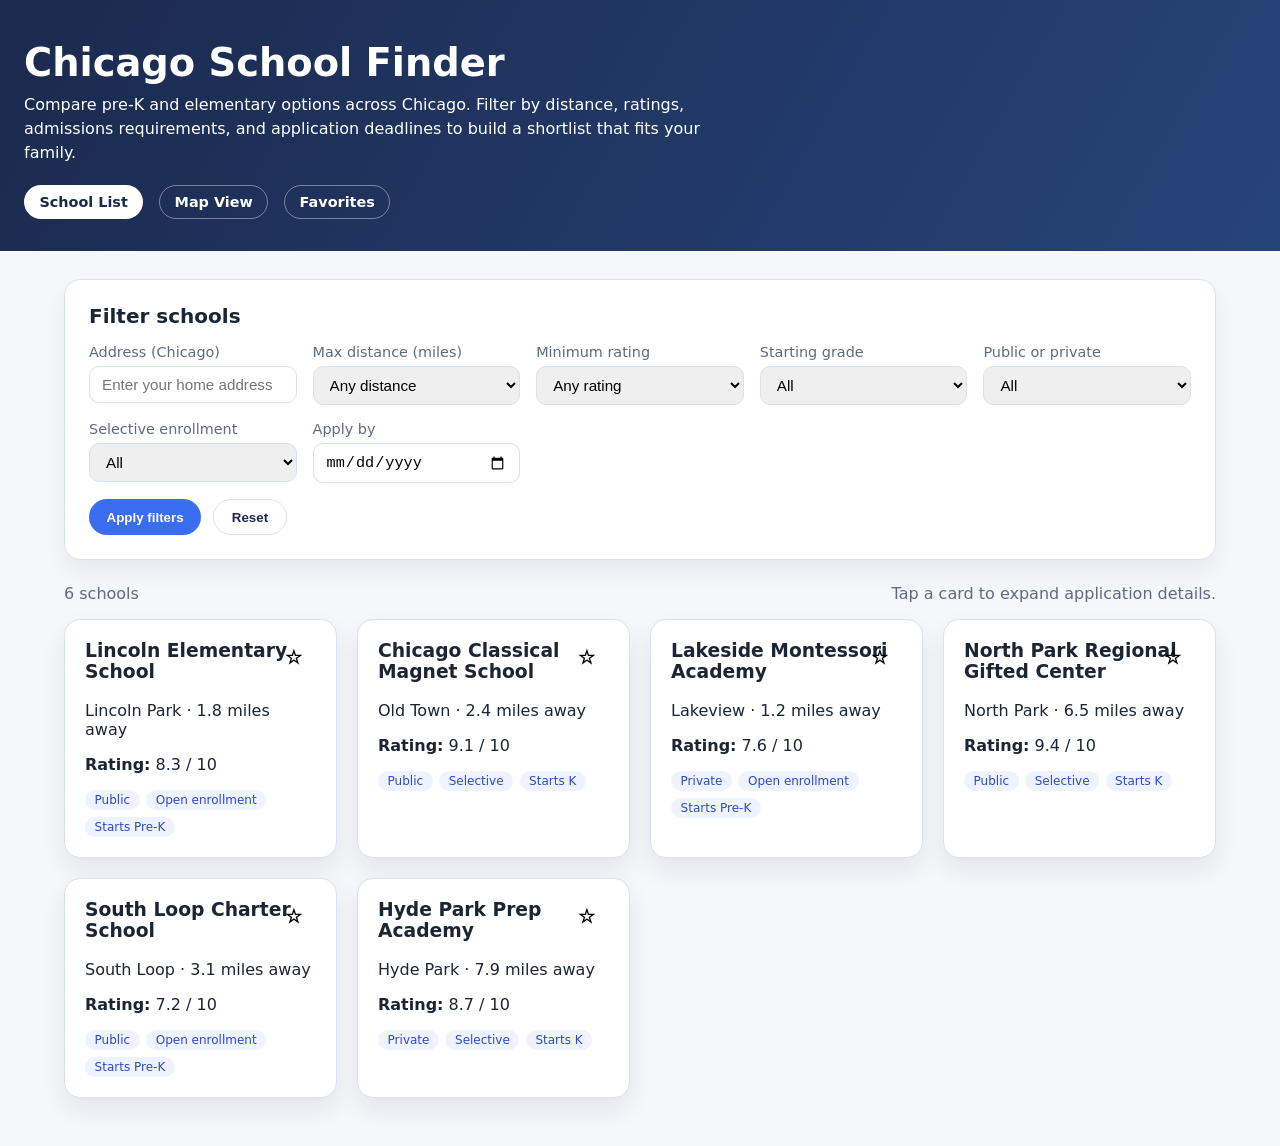
==== index.html @ c8cebf68 "Add Chicago school finder web app" ====
<!DOCTYPE html>
<html lang="en">
  <head>
    <meta charset="UTF-8" />
    <meta name="viewport" content="width=device-width, initial-scale=1.0" />
    <title>Chicago School Finder</title>
    <link rel="stylesheet" href="styles.css" />
  </head>
  <body>
    <header>
      <h1>Chicago School Finder</h1>
      <p>
        Compare pre-K and elementary options across Chicago. Filter by distance, ratings,
        admissions requirements, and application deadlines to build a shortlist that fits
        your family.
      </p>
      <nav>
        <a class="active" href="index.html">School List</a>
        <a href="map.html">Map View</a>
        <a href="favorites.html">Favorites</a>
      </nav>
    </header>

    <main>
      <section class="filters">
        <h2>Filter schools</h2>
        <form id="filter-form">
          <div class="filter-grid">
            <label>
              Address (Chicago)
              <input
                type="text"
                name="address"
                placeholder="Enter your home address"
              />
            </label>
            <label>
              Max distance (miles)
              <select name="distance">
                <option value="">Any distance</option>
                <option value="2">2 miles</option>
                <option value="5">5 miles</option>
                <option value="8">8 miles</option>
                <option value="10">10 miles</option>
              </select>
            </label>
            <label>
              Minimum rating
              <select name="rating">
                <option value="">Any rating</option>
                <option value="7">7+</option>
                <option value="8">8+</option>
                <option value="9">9+</option>
              </select>
            </label>
            <label>
              Starting grade
              <select name="startGrade">
                <option value="">All</option>
                <option value="preK">Pre-K (age 4)</option>
                <option value="kPlus">Elementary (age 5+)</option>
              </select>
            </label>
            <label>
              Public or private
              <select name="publicType">
                <option value="">All</option>
                <option value="Public">Public</option>
                <option value="Private">Private</option>
              </select>
            </label>
            <label>
              Selective enrollment
              <select name="selective">
                <option value="">All</option>
                <option value="true">Selective</option>
                <option value="false">Open enrollment</option>
              </select>
            </label>
            <label>
              Apply by
              <input type="date" name="deadline" />
            </label>
          </div>
          <div class="filter-actions">
            <button class="primary" type="submit">Apply filters</button>
            <button class="ghost" type="button" id="reset-button">Reset</button>
          </div>
        </form>
      </section>

      <div class="results-meta">
        <span id="results-count">0 schools</span>
        <span>Tap a card to expand application details.</span>
      </div>

      <section id="cards" class="card-grid" aria-live="polite"></section>
    </main>

    <script type="module" src="app.js"></script>
  </body>
</html>
---- styles.css ----
:root {
  color-scheme: light;
  font-family: "Inter", "Segoe UI", system-ui, -apple-system, sans-serif;
  --navy: #1b2a4e;
  --blue: #3a6df0;
  --light: #f5f7fb;
  --card: #ffffff;
  --text: #1c2533;
  --muted: #5d6b82;
  --border: #d9e1f2;
  --accent: #ffb44a;
}

* {
  box-sizing: border-box;
}

body {
  margin: 0;
  background: var(--light);
  color: var(--text);
}

header {
  background: linear-gradient(120deg, #1b2a4e, #27447a);
  color: #fff;
  padding: 2.5rem 1.5rem 2rem;
}

header h1 {
  margin: 0 0 0.5rem;
  font-size: clamp(2rem, 3vw, 2.75rem);
}

header p {
  margin: 0;
  max-width: 720px;
  line-height: 1.5;
}

nav {
  margin-top: 1.25rem;
  display: flex;
  gap: 1rem;
  flex-wrap: wrap;
}

nav a {
  color: #fff;
  text-decoration: none;
  border: 1px solid rgba(255, 255, 255, 0.4);
  padding: 0.5rem 0.9rem;
  border-radius: 999px;
  font-weight: 600;
  font-size: 0.9rem;
}

nav a.active {
  background: #fff;
  color: var(--navy);
}

main {
  padding: 1.75rem 1.5rem 3rem;
  max-width: 1200px;
  margin: 0 auto;
}

.filters {
  background: var(--card);
  border-radius: 16px;
  padding: 1.5rem;
  border: 1px solid var(--border);
  box-shadow: 0 12px 24px rgba(15, 23, 42, 0.06);
}

.filters h2 {
  margin: 0 0 1rem;
  font-size: 1.25rem;
}

.filter-grid {
  display: grid;
  gap: 1rem;
  grid-template-columns: repeat(auto-fit, minmax(200px, 1fr));
}

label {
  display: flex;
  flex-direction: column;
  gap: 0.4rem;
  font-size: 0.9rem;
  color: var(--muted);
}

input,
select {
  padding: 0.55rem 0.75rem;
  border-radius: 10px;
  border: 1px solid var(--border);
  font-size: 0.95rem;
}

.filter-actions {
  margin-top: 1rem;
  display: flex;
  gap: 0.75rem;
  flex-wrap: wrap;
}

button {
  border-radius: 999px;
  border: none;
  padding: 0.6rem 1.1rem;
  font-weight: 600;
  cursor: pointer;
}

button.primary {
  background: var(--blue);
  color: #fff;
}

button.ghost {
  background: #fff;
  color: var(--navy);
  border: 1px solid var(--border);
}

.results-meta {
  margin: 1.5rem 0 1rem;
  display: flex;
  justify-content: space-between;
  flex-wrap: wrap;
  gap: 0.75rem;
  color: var(--muted);
}

.card-grid {
  display: grid;
  grid-template-columns: repeat(auto-fit, minmax(260px, 1fr));
  gap: 1.25rem;
}

.school-card {
  background: var(--card);
  border-radius: 16px;
  padding: 1.25rem;
  border: 1px solid var(--border);
  box-shadow: 0 12px 24px rgba(15, 23, 42, 0.08);
  cursor: pointer;
  position: relative;
  transition: transform 0.2s ease, box-shadow 0.2s ease;
}

.school-card:hover {
  transform: translateY(-3px);
  box-shadow: 0 14px 28px rgba(15, 23, 42, 0.12);
}

.school-card h3 {
  margin-top: 0;
}

.tags {
  display: flex;
  flex-wrap: wrap;
  gap: 0.4rem;
  margin-top: 0.75rem;
}

.tag {
  background: #eef3ff;
  color: #2b4acb;
  padding: 0.2rem 0.6rem;
  border-radius: 999px;
  font-size: 0.75rem;
}

.card-details {
  margin-top: 1rem;
  display: none;
  border-top: 1px solid var(--border);
  padding-top: 1rem;
}

.school-card.expanded .card-details {
  display: block;
}

.detail-grid {
  display: grid;
  gap: 0.75rem;
  grid-template-columns: repeat(auto-fit, minmax(200px, 1fr));
}

.detail-block {
  background: #f7f9ff;
  padding: 0.75rem;
  border-radius: 12px;
  font-size: 0.88rem;
}

.favorite {
  position: absolute;
  top: 1rem;
  right: 1rem;
  font-size: 1.2rem;
  border: none;
  background: transparent;
  cursor: pointer;
}

.favorite.active {
  color: var(--accent);
}

.map-layout {
  display: grid;
  grid-template-columns: minmax(260px, 1fr) 2fr;
  gap: 1.5rem;
}

.map-panel {
  background: var(--card);
  border-radius: 16px;
  border: 1px solid var(--border);
  padding: 1.5rem;
  min-height: 420px;
  display: flex;
  flex-direction: column;
  gap: 1rem;
}

.map-canvas {
  flex: 1;
  background: linear-gradient(135deg, #e2e9ff, #f7f9ff);
  border-radius: 16px;
  position: relative;
  overflow: hidden;
}

.map-marker {
  position: absolute;
  width: 12px;
  height: 12px;
  border-radius: 999px;
  background: var(--blue);
  box-shadow: 0 0 0 6px rgba(58, 109, 240, 0.2);
}

.map-marker span {
  position: absolute;
  top: 14px;
  left: -40px;
  width: 100px;
  font-size: 0.7rem;
  color: var(--navy);
}

.empty-state {
  background: #fff4e6;
  padding: 1.25rem;
  border-radius: 12px;
  border: 1px solid #ffd9a0;
  color: #7a4a00;
}

@media (max-width: 900px) {
  .map-layout {
    grid-template-columns: 1fr;
  }
}
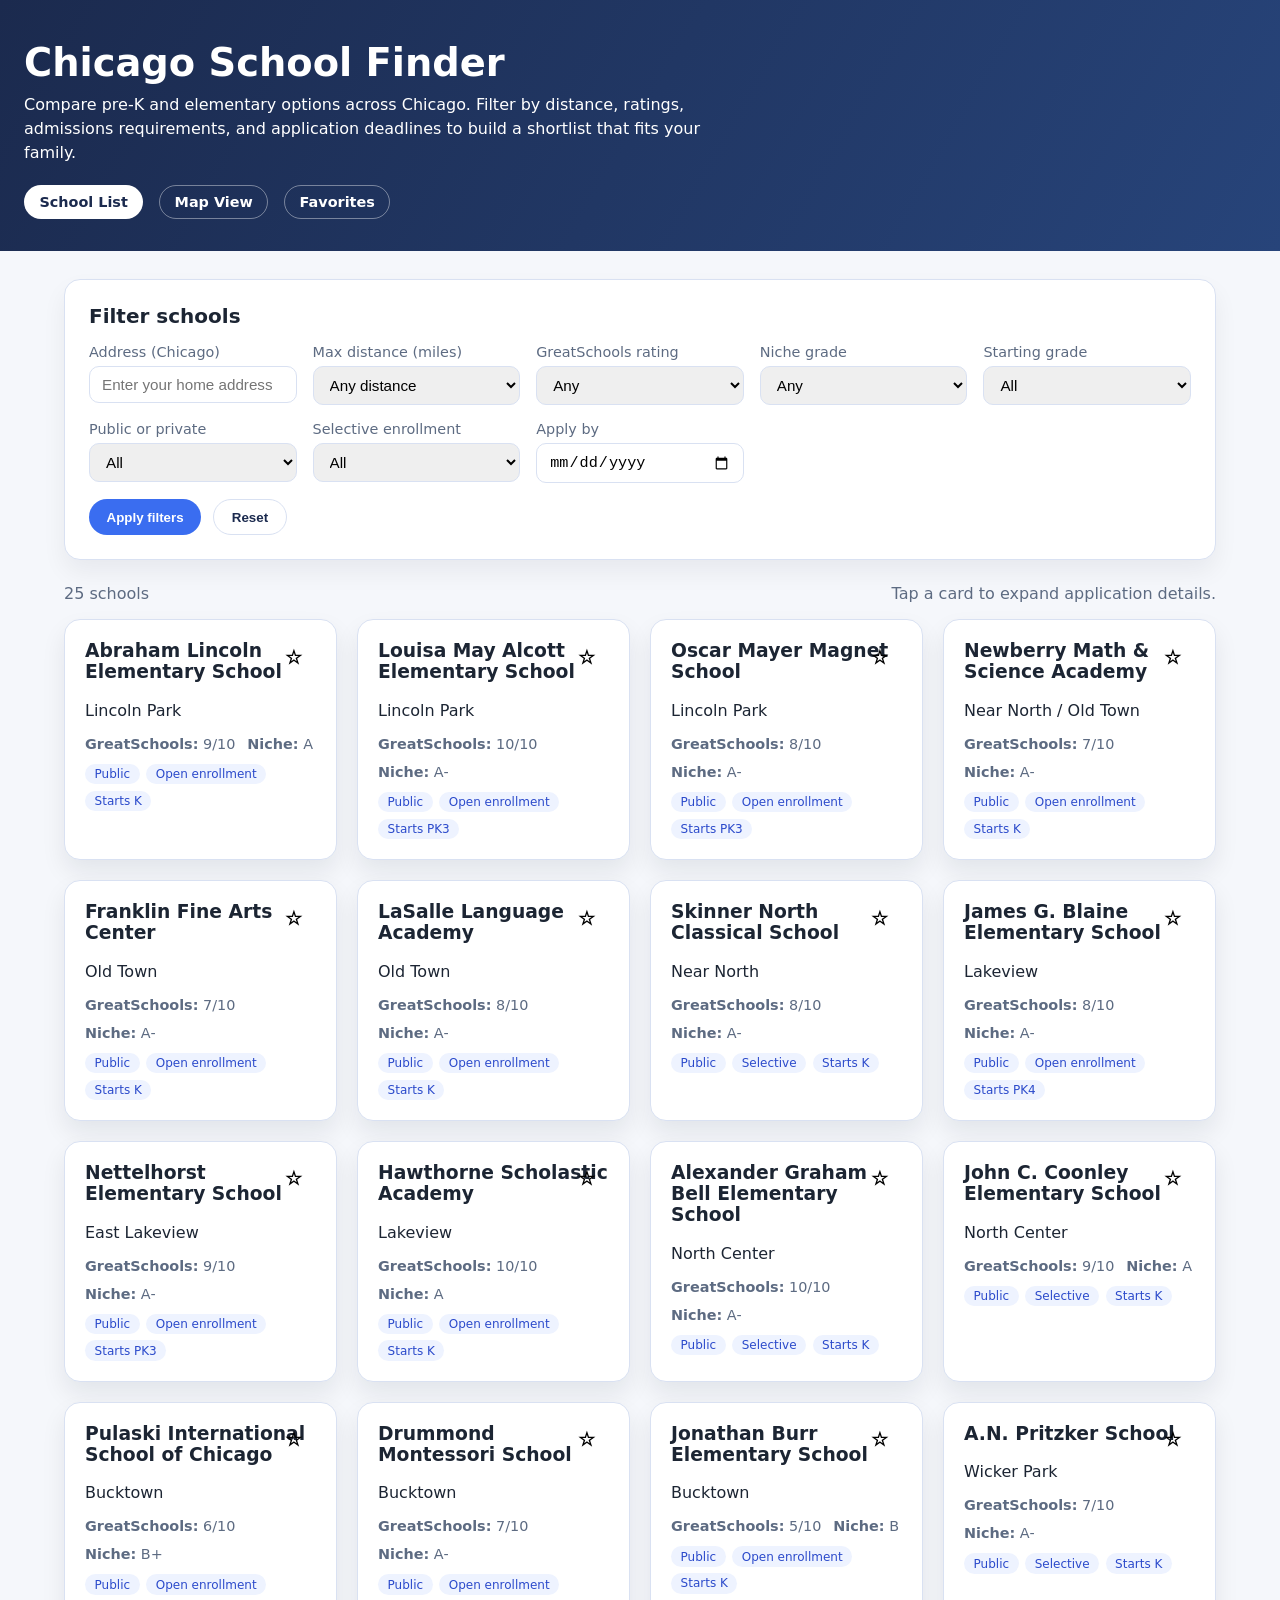
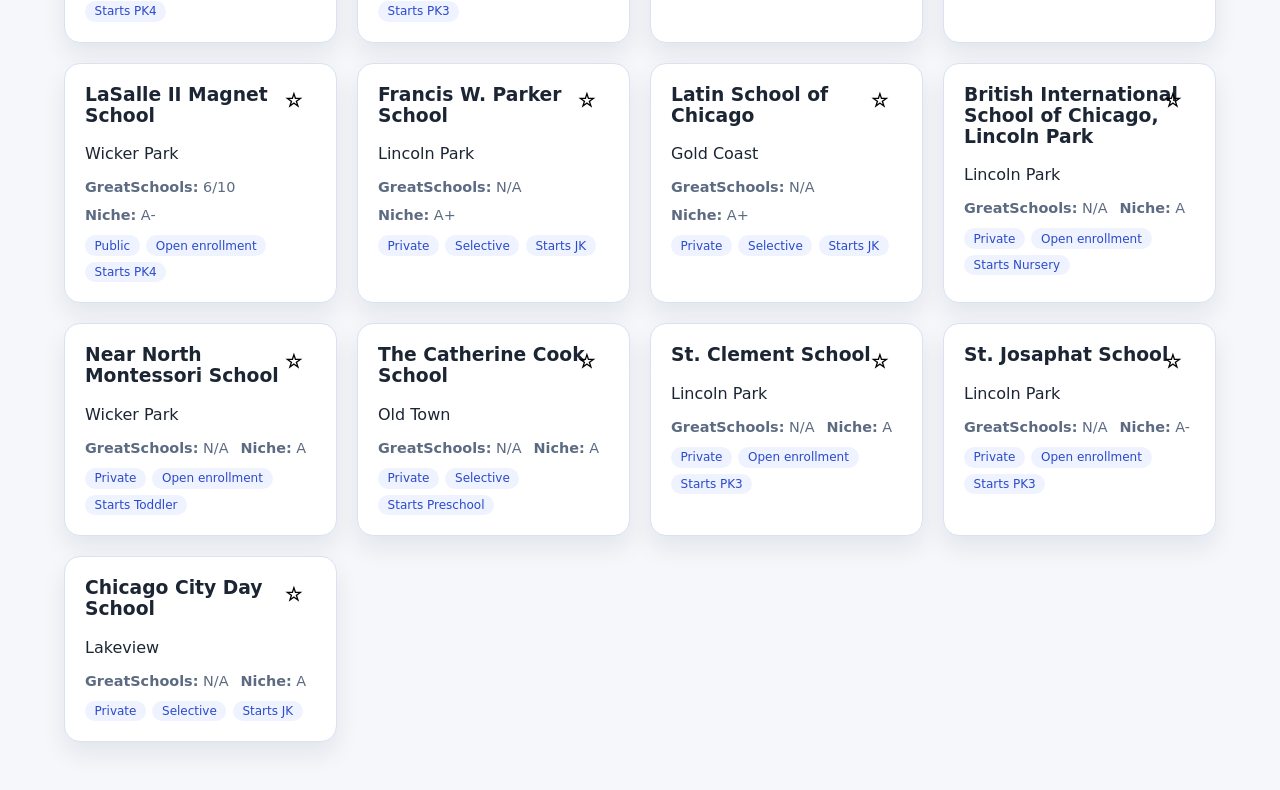
==== commit 2699b00e: "Add real school data and Leaflet map" ====
--- a/index.html
+++ b/index.html
@@ -45,12 +45,28 @@
               </select>
             </label>
             <label>
-              Minimum rating
-              <select name="rating">
-                <option value="">Any rating</option>
+              GreatSchools rating
+              <select name="greatSchoolsRating">
+                <option value="">Any</option>
+                <option value="6">6+</option>
                 <option value="7">7+</option>
                 <option value="8">8+</option>
                 <option value="9">9+</option>
+              </select>
+            </label>
+            <label>
+              Niche grade
+              <select name="nicheRating">
+                <option value="">Any</option>
+                <option value="A+">A+</option>
+                <option value="A">A</option>
+                <option value="A-">A-</option>
+                <option value="B+">B+</option>
+                <option value="B">B</option>
+                <option value="B-">B-</option>
+                <option value="C+">C+</option>
+                <option value="C">C</option>
+                <option value="C-">C-</option>
               </select>
             </label>
             <label>
--- a/styles.css
+++ b/styles.css
@@ -188,6 +188,14 @@
   display: block;
 }
 
+.rating-row {
+  display: flex;
+  flex-wrap: wrap;
+  gap: 0.75rem;
+  font-size: 0.9rem;
+  color: var(--muted);
+}
+
 .detail-grid {
   display: grid;
   gap: 0.75rem;
@@ -234,28 +242,10 @@
 
 .map-canvas {
   flex: 1;
-  background: linear-gradient(135deg, #e2e9ff, #f7f9ff);
   border-radius: 16px;
   position: relative;
   overflow: hidden;
-}
-
-.map-marker {
-  position: absolute;
-  width: 12px;
-  height: 12px;
-  border-radius: 999px;
-  background: var(--blue);
-  box-shadow: 0 0 0 6px rgba(58, 109, 240, 0.2);
-}
-
-.map-marker span {
-  position: absolute;
-  top: 14px;
-  left: -40px;
-  width: 100px;
-  font-size: 0.7rem;
-  color: var(--navy);
+  min-height: 360px;
 }
 
 .empty-state {
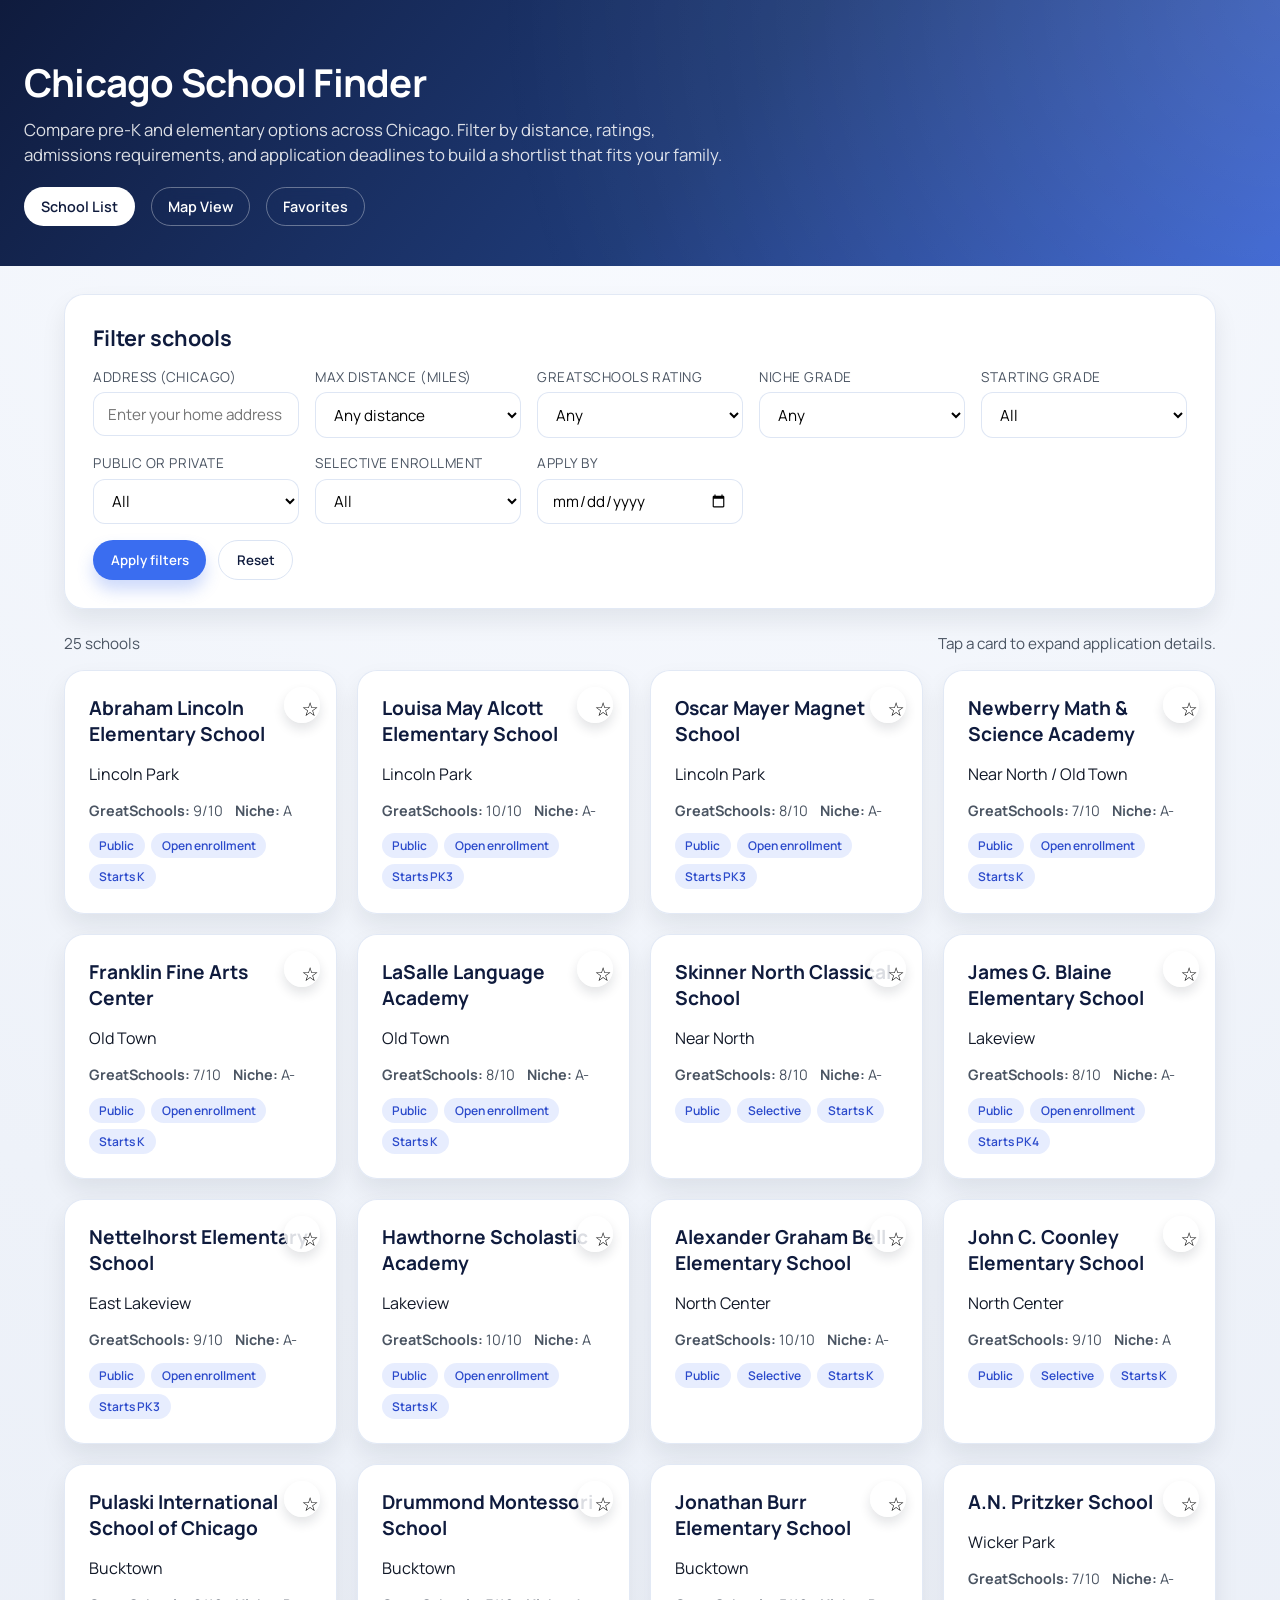
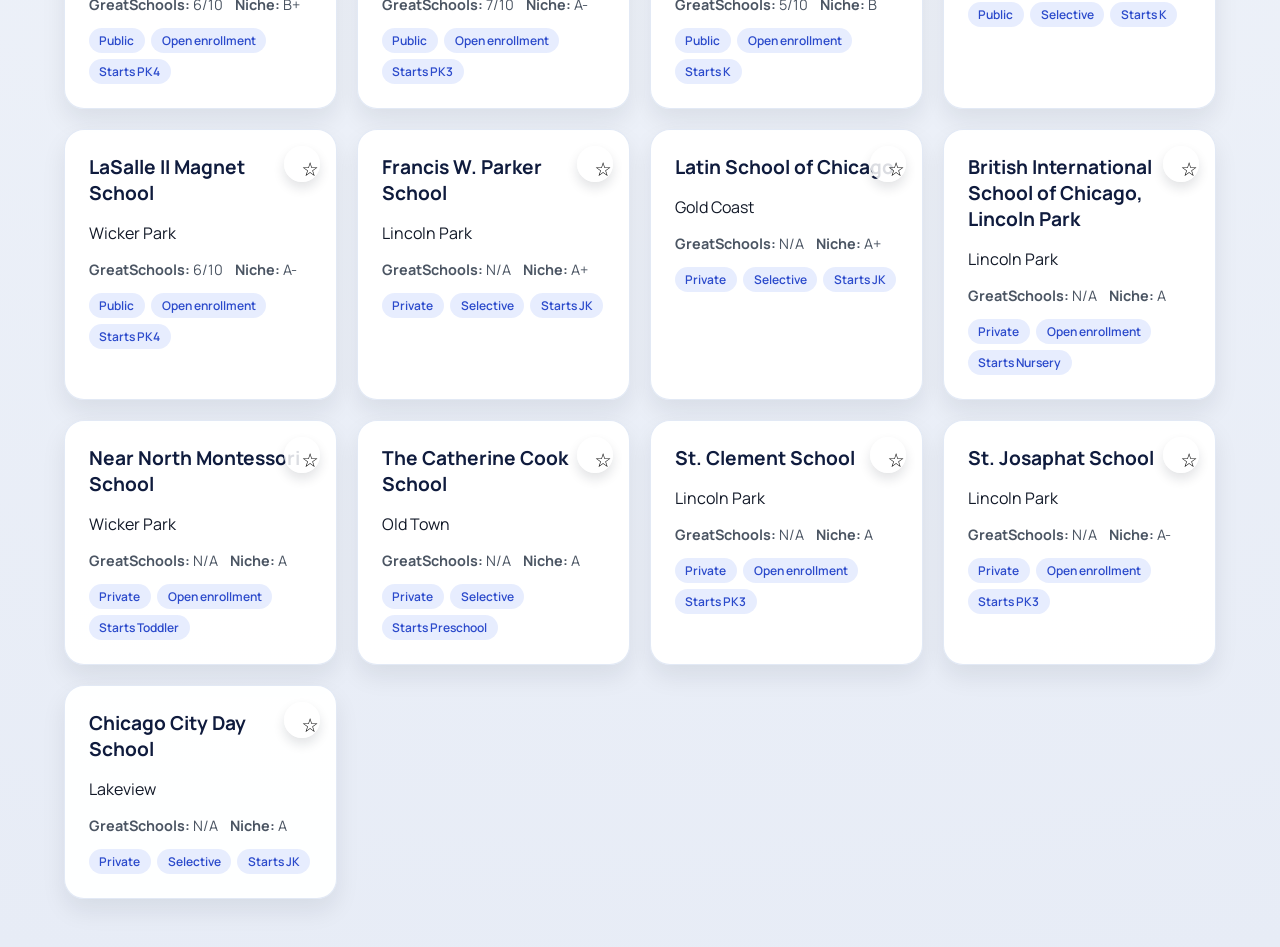
==== commit f9c3c627: "Refresh UI styling" ====
--- a/index.html
+++ b/index.html
@@ -4,6 +4,12 @@
     <meta charset="UTF-8" />
     <meta name="viewport" content="width=device-width, initial-scale=1.0" />
     <title>Chicago School Finder</title>
+    <link rel="preconnect" href="https://fonts.googleapis.com" />
+    <link rel="preconnect" href="https://fonts.gstatic.com" crossorigin />
+    <link
+      href="https://fonts.googleapis.com/css2?family=Manrope:wght@400;500;600;700&display=swap"
+      rel="stylesheet"
+    />
     <link rel="stylesheet" href="styles.css" />
   </head>
   <body>
--- a/styles.css
+++ b/styles.css
@@ -1,14 +1,16 @@
 :root {
   color-scheme: light;
-  font-family: "Inter", "Segoe UI", system-ui, -apple-system, sans-serif;
-  --navy: #1b2a4e;
+  font-family: "Manrope", "Inter", "Segoe UI", system-ui, -apple-system, sans-serif;
+  --navy: #0f1b3d;
   --blue: #3a6df0;
   --light: #f5f7fb;
   --card: #ffffff;
-  --text: #1c2533;
-  --muted: #5d6b82;
-  --border: #d9e1f2;
+  --text: #111827;
+  --muted: #4b5563;
+  --border: #dbe4f3;
   --accent: #ffb44a;
+  --shadow: 0 24px 48px rgba(15, 23, 42, 0.12);
+  --soft-shadow: 0 12px 24px rgba(15, 23, 42, 0.08);
 }
 
 * {
@@ -17,25 +19,39 @@
 
 body {
   margin: 0;
-  background: var(--light);
+  background: radial-gradient(circle at top, #f9fbff 0%, #eef2f9 50%, #e7ecf6 100%);
   color: var(--text);
 }
 
 header {
-  background: linear-gradient(120deg, #1b2a4e, #27447a);
+  background: linear-gradient(130deg, #0f1b3d 0%, #1f3b78 55%, #345fd1 100%);
   color: #fff;
-  padding: 2.5rem 1.5rem 2rem;
+  padding: 3.5rem 1.5rem 2.5rem;
+  position: relative;
+  overflow: hidden;
+}
+
+header::after {
+  content: "";
+  position: absolute;
+  inset: 0;
+  background: radial-gradient(circle at top right, rgba(255, 255, 255, 0.18), transparent 60%);
+  opacity: 0.7;
+  pointer-events: none;
 }
 
 header h1 {
   margin: 0 0 0.5rem;
   font-size: clamp(2rem, 3vw, 2.75rem);
+  letter-spacing: -0.02em;
 }
 
 header p {
   margin: 0;
   max-width: 720px;
   line-height: 1.5;
+  font-size: 1.05rem;
+  color: rgba(255, 255, 255, 0.85);
 }
 
 nav {
@@ -48,11 +64,18 @@
 nav a {
   color: #fff;
   text-decoration: none;
-  border: 1px solid rgba(255, 255, 255, 0.4);
-  padding: 0.5rem 0.9rem;
+  border: 1px solid rgba(255, 255, 255, 0.35);
+  padding: 0.55rem 1rem;
   border-radius: 999px;
   font-weight: 600;
   font-size: 0.9rem;
+  backdrop-filter: blur(10px);
+  transition: all 0.2s ease;
+}
+
+nav a:hover {
+  border-color: rgba(255, 255, 255, 0.8);
+  transform: translateY(-1px);
 }
 
 nav a.active {
@@ -67,16 +90,18 @@
 }
 
 .filters {
-  background: var(--card);
-  border-radius: 16px;
-  padding: 1.5rem;
-  border: 1px solid var(--border);
-  box-shadow: 0 12px 24px rgba(15, 23, 42, 0.06);
+  background: rgba(255, 255, 255, 0.95);
+  border-radius: 20px;
+  padding: 1.75rem;
+  border: 1px solid rgba(219, 228, 243, 0.8);
+  box-shadow: var(--soft-shadow);
+  backdrop-filter: blur(8px);
 }
 
 .filters h2 {
   margin: 0 0 1rem;
-  font-size: 1.25rem;
+  font-size: 1.35rem;
+  color: var(--navy);
 }
 
 .filter-grid {
@@ -89,16 +114,28 @@
   display: flex;
   flex-direction: column;
   gap: 0.4rem;
-  font-size: 0.9rem;
+  font-size: 0.85rem;
   color: var(--muted);
+  text-transform: uppercase;
+  letter-spacing: 0.04em;
 }
 
 input,
 select {
-  padding: 0.55rem 0.75rem;
-  border-radius: 10px;
-  border: 1px solid var(--border);
+  padding: 0.65rem 0.85rem;
+  border-radius: 12px;
+  border: 1px solid rgba(219, 228, 243, 0.9);
   font-size: 0.95rem;
+  font-family: inherit;
+  background: #fff;
+  transition: border-color 0.2s ease, box-shadow 0.2s ease;
+}
+
+input:focus,
+select:focus {
+  outline: none;
+  border-color: rgba(58, 109, 240, 0.8);
+  box-shadow: 0 0 0 3px rgba(58, 109, 240, 0.2);
 }
 
 .filter-actions {
@@ -114,11 +151,18 @@
   padding: 0.6rem 1.1rem;
   font-weight: 600;
   cursor: pointer;
+  font-family: inherit;
+  transition: transform 0.2s ease, box-shadow 0.2s ease;
+}
+
+button:hover {
+  transform: translateY(-1px);
 }
 
 button.primary {
   background: var(--blue);
   color: #fff;
+  box-shadow: 0 10px 16px rgba(58, 109, 240, 0.25);
 }
 
 button.ghost {
@@ -134,6 +178,7 @@
   flex-wrap: wrap;
   gap: 0.75rem;
   color: var(--muted);
+  font-size: 0.95rem;
 }
 
 .card-grid {
@@ -143,38 +188,42 @@
 }
 
 .school-card {
-  background: var(--card);
-  border-radius: 16px;
-  padding: 1.25rem;
-  border: 1px solid var(--border);
-  box-shadow: 0 12px 24px rgba(15, 23, 42, 0.08);
+  background: rgba(255, 255, 255, 0.96);
+  border-radius: 20px;
+  padding: 1.5rem;
+  border: 1px solid rgba(219, 228, 243, 0.8);
+  box-shadow: var(--soft-shadow);
   cursor: pointer;
   position: relative;
   transition: transform 0.2s ease, box-shadow 0.2s ease;
 }
 
 .school-card:hover {
-  transform: translateY(-3px);
-  box-shadow: 0 14px 28px rgba(15, 23, 42, 0.12);
+  transform: translateY(-4px);
+  box-shadow: var(--shadow);
 }
 
 .school-card h3 {
   margin-top: 0;
+  margin-bottom: 0.35rem;
+  font-size: 1.2rem;
+  color: var(--navy);
 }
 
 .tags {
   display: flex;
   flex-wrap: wrap;
   gap: 0.4rem;
-  margin-top: 0.75rem;
+  margin-top: 0.85rem;
 }
 
 .tag {
-  background: #eef3ff;
+  background: rgba(58, 109, 240, 0.12);
   color: #2b4acb;
-  padding: 0.2rem 0.6rem;
+  padding: 0.25rem 0.65rem;
   border-radius: 999px;
   font-size: 0.75rem;
+  font-weight: 600;
 }
 
 .card-details {
@@ -203,8 +252,8 @@
 }
 
 .detail-block {
-  background: #f7f9ff;
-  padding: 0.75rem;
+  background: #f4f7ff;
+  padding: 0.85rem;
   border-radius: 12px;
   font-size: 0.88rem;
 }
@@ -215,8 +264,14 @@
   right: 1rem;
   font-size: 1.2rem;
   border: none;
-  background: transparent;
+  background: rgba(255, 255, 255, 0.85);
   cursor: pointer;
+  border-radius: 999px;
+  width: 36px;
+  height: 36px;
+  display: grid;
+  place-items: center;
+  box-shadow: 0 6px 12px rgba(15, 23, 42, 0.12);
 }
 
 .favorite.active {
@@ -230,14 +285,15 @@
 }
 
 .map-panel {
-  background: var(--card);
-  border-radius: 16px;
-  border: 1px solid var(--border);
-  padding: 1.5rem;
+  background: rgba(255, 255, 255, 0.95);
+  border-radius: 20px;
+  border: 1px solid rgba(219, 228, 243, 0.8);
+  padding: 1.75rem;
   min-height: 420px;
   display: flex;
   flex-direction: column;
   gap: 1rem;
+  box-shadow: var(--soft-shadow);
 }
 
 .map-canvas {
@@ -248,12 +304,18 @@
   min-height: 360px;
 }
 
+.leaflet-container {
+  font-family: inherit;
+  border-radius: 16px;
+}
+
 .empty-state {
-  background: #fff4e6;
+  background: #fff7ed;
   padding: 1.25rem;
-  border-radius: 12px;
+  border-radius: 16px;
   border: 1px solid #ffd9a0;
   color: #7a4a00;
+  box-shadow: var(--soft-shadow);
 }
 
 @media (max-width: 900px) {
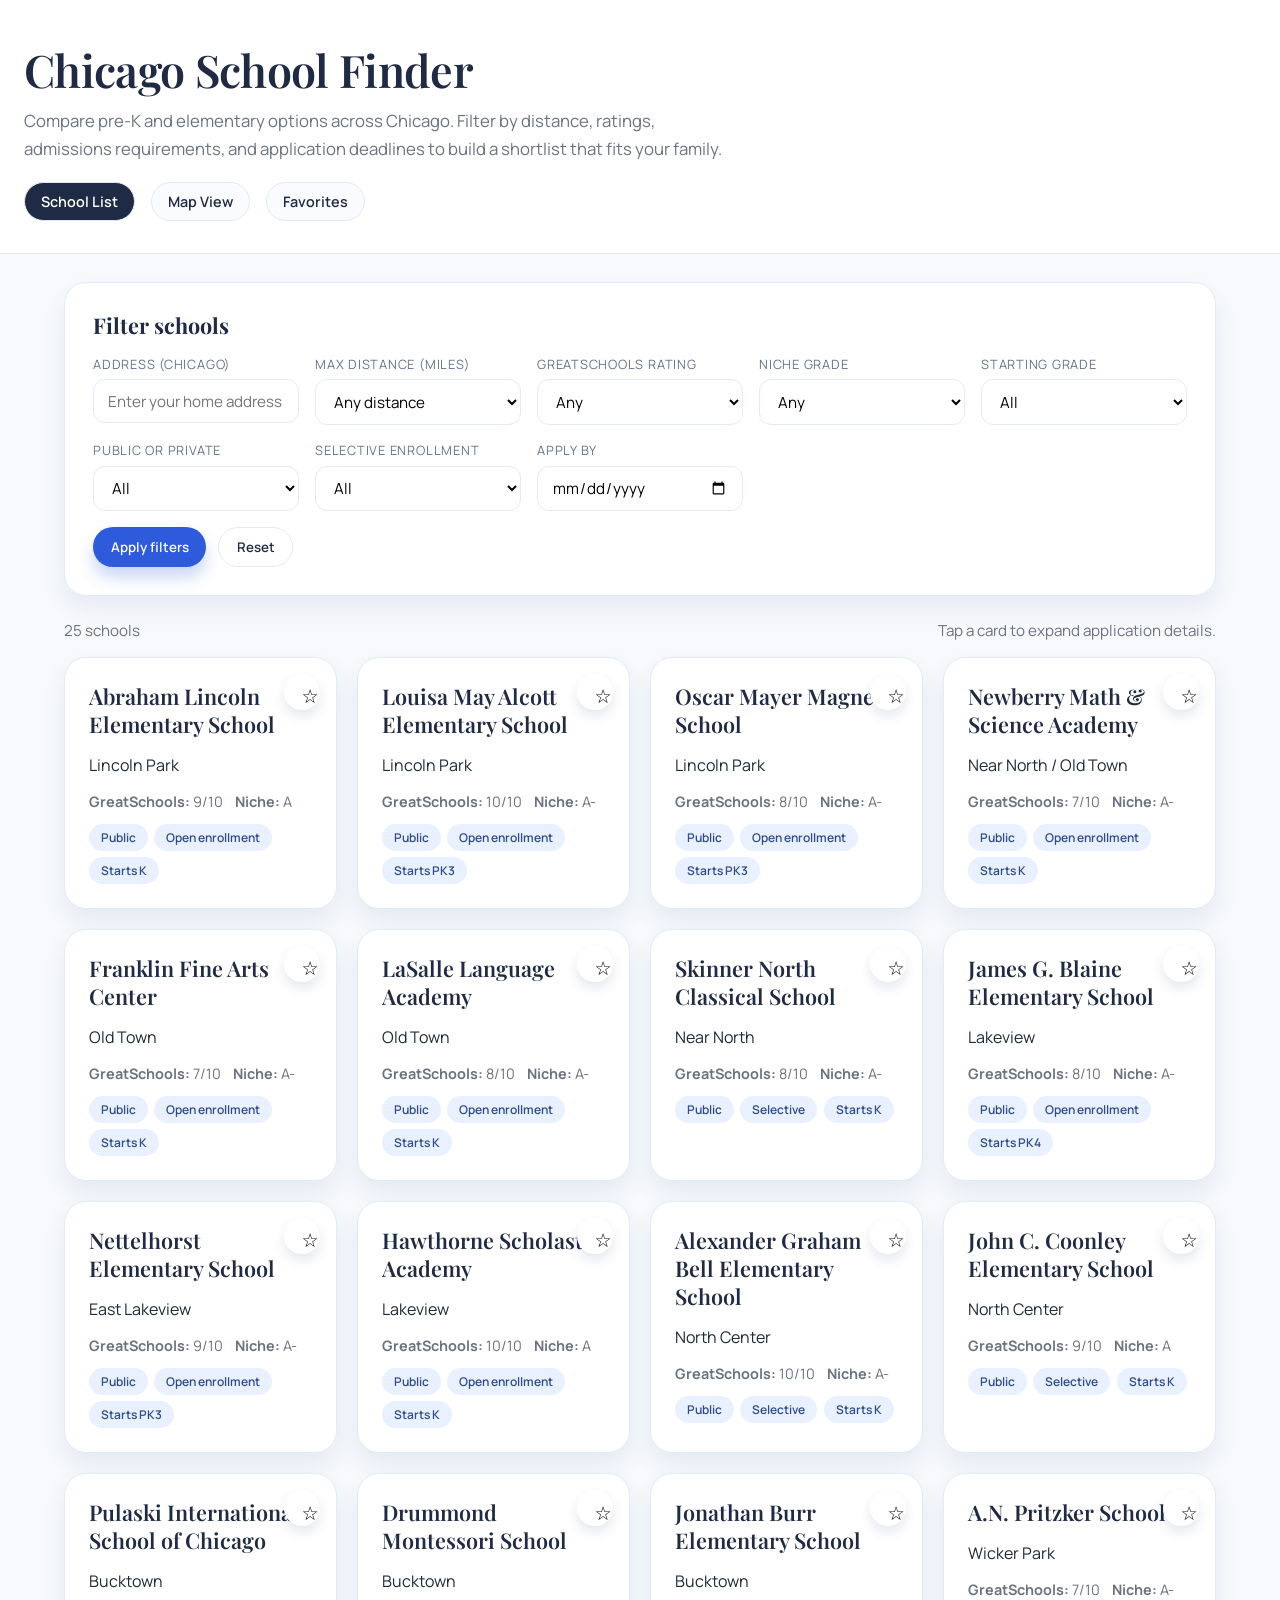
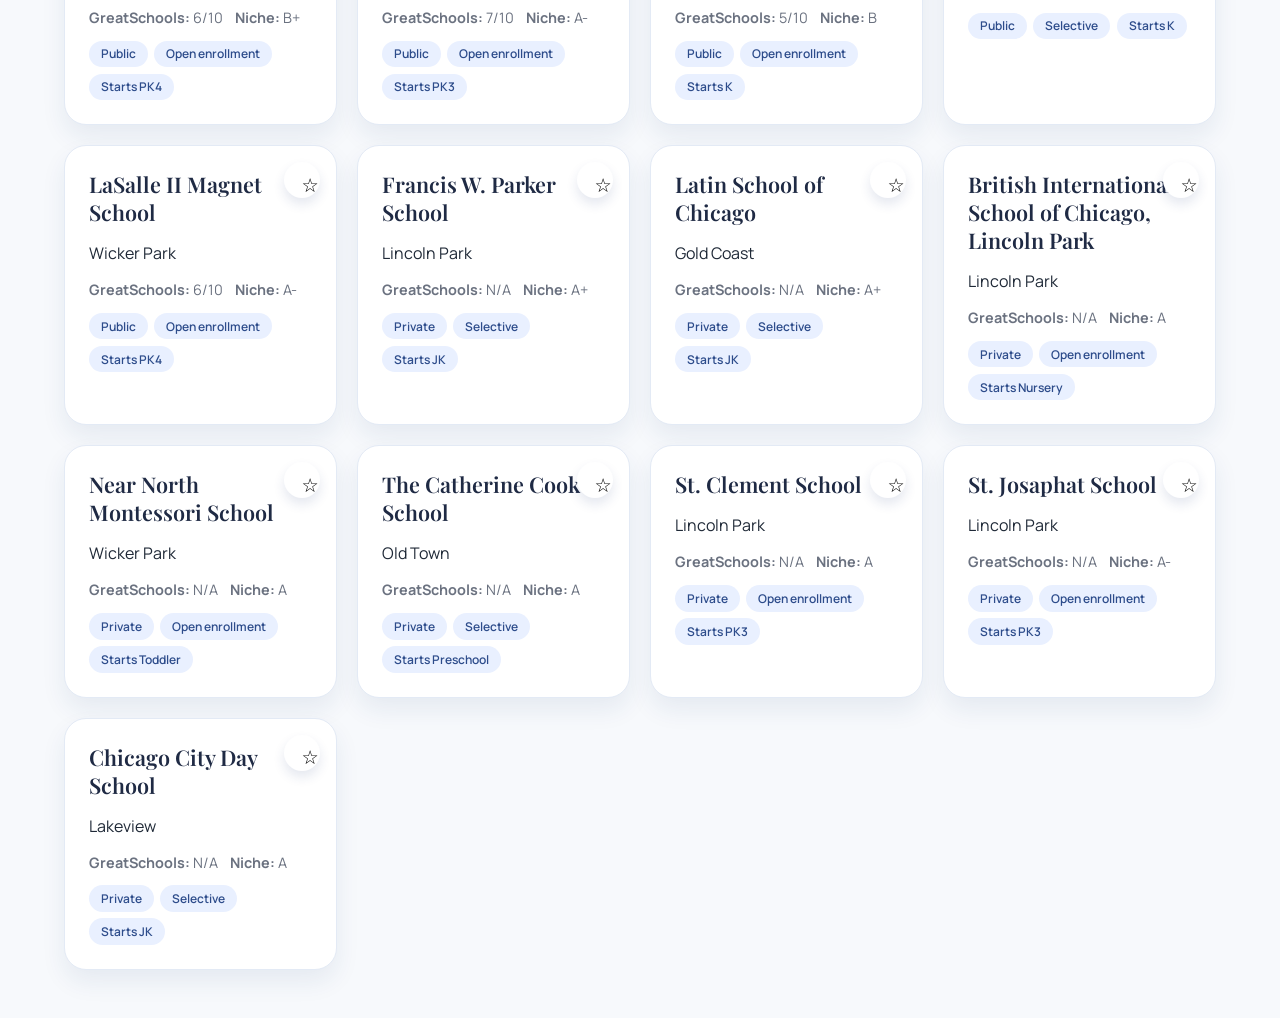
==== commit 52f24441: "Refine styling to match reference" ====
--- a/index.html
+++ b/index.html
@@ -8,6 +8,10 @@
     <link rel="preconnect" href="https://fonts.gstatic.com" crossorigin />
     <link
       href="https://fonts.googleapis.com/css2?family=Manrope:wght@400;500;600;700&display=swap"
+      rel="stylesheet"
+    />
+    <link
+      href="https://fonts.googleapis.com/css2?family=Playfair+Display:wght@500;600&display=swap"
       rel="stylesheet"
     />
     <link rel="stylesheet" href="styles.css" />
--- a/styles.css
+++ b/styles.css
@@ -1,16 +1,18 @@
 :root {
   color-scheme: light;
   font-family: "Manrope", "Inter", "Segoe UI", system-ui, -apple-system, sans-serif;
-  --navy: #0f1b3d;
-  --blue: #3a6df0;
+  --serif: "Playfair Display", "Times New Roman", serif;
+  --navy: #1f2a44;
+  --blue: #2d5bdb;
   --light: #f5f7fb;
   --card: #ffffff;
-  --text: #111827;
-  --muted: #4b5563;
-  --border: #dbe4f3;
-  --accent: #ffb44a;
-  --shadow: 0 24px 48px rgba(15, 23, 42, 0.12);
-  --soft-shadow: 0 12px 24px rgba(15, 23, 42, 0.08);
+  --text: #1f2937;
+  --muted: #6b7280;
+  --border: #e3eaf5;
+  --accent: #7aa3ff;
+  --chip: #e9f0ff;
+  --shadow: 0 18px 40px rgba(30, 60, 120, 0.1);
+  --soft-shadow: 0 12px 24px rgba(30, 60, 120, 0.08);
 }
 
 * {
@@ -19,39 +21,31 @@
 
 body {
   margin: 0;
-  background: radial-gradient(circle at top, #f9fbff 0%, #eef2f9 50%, #e7ecf6 100%);
+  background: #f7f9fc;
   color: var(--text);
 }
 
 header {
-  background: linear-gradient(130deg, #0f1b3d 0%, #1f3b78 55%, #345fd1 100%);
-  color: #fff;
-  padding: 3.5rem 1.5rem 2.5rem;
-  position: relative;
-  overflow: hidden;
-}
-
-header::after {
-  content: "";
-  position: absolute;
-  inset: 0;
-  background: radial-gradient(circle at top right, rgba(255, 255, 255, 0.18), transparent 60%);
-  opacity: 0.7;
-  pointer-events: none;
+  background: #ffffff;
+  color: var(--navy);
+  padding: 2.5rem 1.5rem 2rem;
+  border-bottom: 1px solid var(--border);
 }
 
 header h1 {
   margin: 0 0 0.5rem;
-  font-size: clamp(2rem, 3vw, 2.75rem);
-  letter-spacing: -0.02em;
+  font-size: clamp(2.2rem, 3.5vw, 3.1rem);
+  letter-spacing: -0.015em;
+  font-family: var(--serif);
+  font-weight: 600;
 }
 
 header p {
   margin: 0;
   max-width: 720px;
-  line-height: 1.5;
+  line-height: 1.65;
   font-size: 1.05rem;
-  color: rgba(255, 255, 255, 0.85);
+  color: var(--muted);
 }
 
 nav {
@@ -62,25 +56,25 @@
 }
 
 nav a {
-  color: #fff;
+  color: var(--navy);
   text-decoration: none;
-  border: 1px solid rgba(255, 255, 255, 0.35);
+  border: 1px solid var(--border);
   padding: 0.55rem 1rem;
   border-radius: 999px;
   font-weight: 600;
   font-size: 0.9rem;
-  backdrop-filter: blur(10px);
+  background: #f9fbff;
   transition: all 0.2s ease;
 }
 
 nav a:hover {
-  border-color: rgba(255, 255, 255, 0.8);
+  border-color: rgba(122, 163, 255, 0.5);
   transform: translateY(-1px);
 }
 
 nav a.active {
-  background: #fff;
-  color: var(--navy);
+  background: var(--navy);
+  color: #fff;
 }
 
 main {
@@ -90,18 +84,18 @@
 }
 
 .filters {
-  background: rgba(255, 255, 255, 0.95);
-  border-radius: 20px;
+  background: #ffffff;
+  border-radius: 22px;
   padding: 1.75rem;
-  border: 1px solid rgba(219, 228, 243, 0.8);
+  border: 1px solid var(--border);
   box-shadow: var(--soft-shadow);
-  backdrop-filter: blur(8px);
 }
 
 .filters h2 {
   margin: 0 0 1rem;
   font-size: 1.35rem;
   color: var(--navy);
+  font-family: var(--serif);
 }
 
 .filter-grid {
@@ -114,17 +108,17 @@
   display: flex;
   flex-direction: column;
   gap: 0.4rem;
-  font-size: 0.85rem;
-  color: var(--muted);
+  font-size: 0.8rem;
+  color: #64748b;
   text-transform: uppercase;
-  letter-spacing: 0.04em;
+  letter-spacing: 0.06em;
 }
 
 input,
 select {
   padding: 0.65rem 0.85rem;
   border-radius: 12px;
-  border: 1px solid rgba(219, 228, 243, 0.9);
+  border: 1px solid var(--border);
   font-size: 0.95rem;
   font-family: inherit;
   background: #fff;
@@ -162,7 +156,7 @@
 button.primary {
   background: var(--blue);
   color: #fff;
-  box-shadow: 0 10px 16px rgba(58, 109, 240, 0.25);
+  box-shadow: 0 10px 16px rgba(45, 91, 219, 0.25);
 }
 
 button.ghost {
@@ -188,10 +182,10 @@
 }
 
 .school-card {
-  background: rgba(255, 255, 255, 0.96);
-  border-radius: 20px;
+  background: #ffffff;
+  border-radius: 22px;
   padding: 1.5rem;
-  border: 1px solid rgba(219, 228, 243, 0.8);
+  border: 1px solid var(--border);
   box-shadow: var(--soft-shadow);
   cursor: pointer;
   position: relative;
@@ -206,8 +200,10 @@
 .school-card h3 {
   margin-top: 0;
   margin-bottom: 0.35rem;
-  font-size: 1.2rem;
-  color: var(--navy);
+  font-size: 1.35rem;
+  color: var(--navy);
+  font-family: var(--serif);
+  font-weight: 600;
 }
 
 .tags {
@@ -218,9 +214,9 @@
 }
 
 .tag {
-  background: rgba(58, 109, 240, 0.12);
-  color: #2b4acb;
-  padding: 0.25rem 0.65rem;
+  background: var(--chip);
+  color: #2d4c8b;
+  padding: 0.3rem 0.75rem;
   border-radius: 999px;
   font-size: 0.75rem;
   font-weight: 600;
@@ -252,7 +248,7 @@
 }
 
 .detail-block {
-  background: #f4f7ff;
+  background: #f8faff;
   padding: 0.85rem;
   border-radius: 12px;
   font-size: 0.88rem;
@@ -264,14 +260,14 @@
   right: 1rem;
   font-size: 1.2rem;
   border: none;
-  background: rgba(255, 255, 255, 0.85);
+  background: #ffffff;
   cursor: pointer;
   border-radius: 999px;
   width: 36px;
   height: 36px;
   display: grid;
   place-items: center;
-  box-shadow: 0 6px 12px rgba(15, 23, 42, 0.12);
+  box-shadow: 0 6px 12px rgba(30, 60, 120, 0.12);
 }
 
 .favorite.active {
@@ -285,9 +281,9 @@
 }
 
 .map-panel {
-  background: rgba(255, 255, 255, 0.95);
-  border-radius: 20px;
-  border: 1px solid rgba(219, 228, 243, 0.8);
+  background: #ffffff;
+  border-radius: 22px;
+  border: 1px solid var(--border);
   padding: 1.75rem;
   min-height: 420px;
   display: flex;
@@ -310,7 +306,7 @@
 }
 
 .empty-state {
-  background: #fff7ed;
+  background: #fffaf2;
   padding: 1.25rem;
   border-radius: 16px;
   border: 1px solid #ffd9a0;
